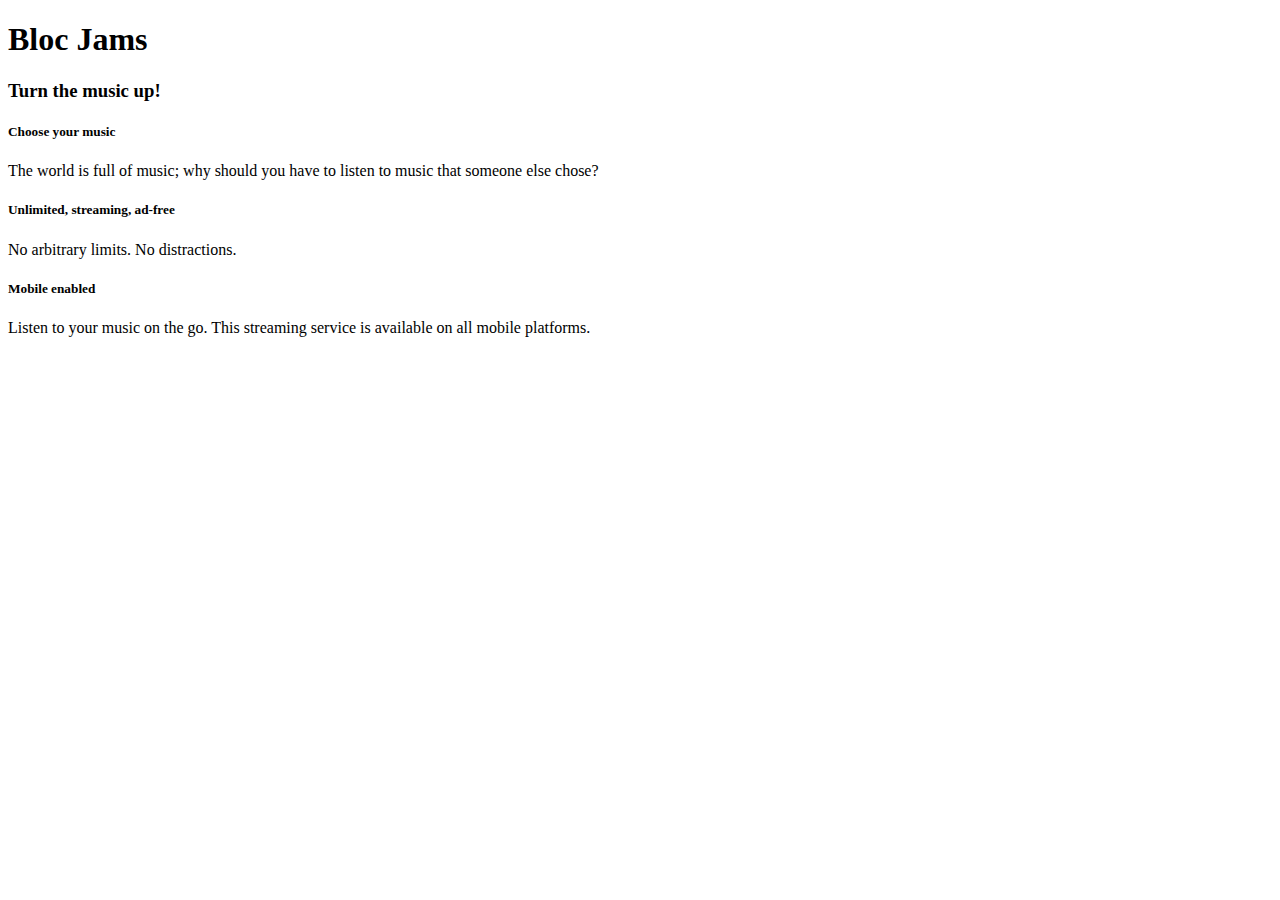
==== index.html @ c4d2c6eb "Adds basic styling to index" ====
<!DOCTYPE html>
 <html>
     <head>
         <title>Bloc Jams</title>
     </head>
     <body>
         <div> <!-- navigation bar -->
         </div>
         <div> <!-- hero content -->
              <h1>Bloc Jams</h1>
              <h3>Turn the music up!</h3>
         </div>
         <div> <!-- selling points -->
             <div>
                 <h5>Choose your music</h5>
                 <p>The world is full of music; why should you have to listen to music that someone else chose?</p>
             </div>
             <div>
                 <h5>Unlimited, streaming, ad-free</h5>
                 <p>No arbitrary limits. No distractions.</p>
             </div>
             <div>
                 <h5>Mobile enabled</h5>
                 <p>Listen to your music on the go. This streaming service is available on all mobile platforms.</p>
             </div>
         </div>

     </body>
 </html>
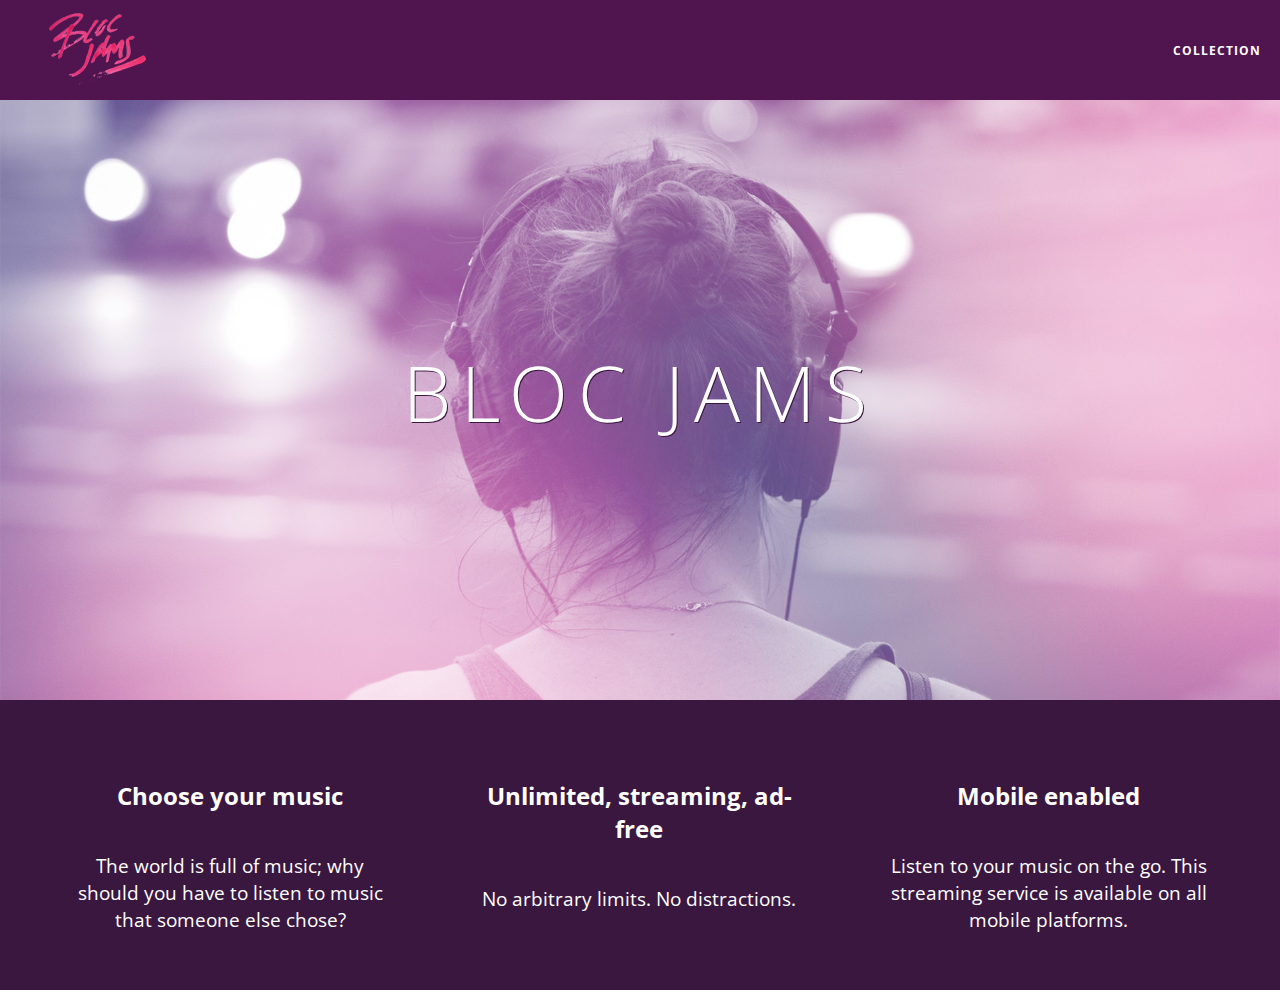
==== commit 205853f4: "Finishes 'Add A Collection View'" ====
--- a/index.html
+++ b/index.html
@@ -1,29 +1,42 @@
  <!DOCTYPE html>
  <html>
      <head>
-         <title>Bloc Jams</title>
+            <title>Bloc Jams</title>
+            <link rel="stylesheet" type="text/css" href="http://fonts.googleapis.com/css?family=Open+Sans:400,800,600,700,300">
+            <meta name="viewport" content="width=device-width, initial-scale=1">
+            <link rel="stylesheet" type="text/css" href="http://code.ionicframework.com/ionicons/2.0.1/css/ionicons.min.css">
+            <link rel="stylesheet" type="text/css" href="styles/normalize.css">
+            <link rel="stylesheet" type="text/css" href="styles/main.css">
+            <link rel="stylesheet" type="text/css" href="styles/landing.css">
      </head>
-     <body>
-         <div> <!-- navigation bar -->
+     <body class="landing">
+         <nav class="navbar"> <!-- navigation bar -->
+            <a href="index.html" class="logo">
+                <img src="assets/images/bloc_jams_logo.png" alt="bloc jams logo">
+            </a>
+            <div class="links-container">
+                <a href="collection.html" class="navbar-link">collection</a>
+            </div>
+         </nav>
+         <div class="hero-content"> <!-- hero content -->
+              <h1 class="hero-title">Bloc Jams</h1>
          </div>
-         <div> <!-- hero content -->
-              <h1>Bloc Jams</h1>
-              <h3>Turn the music up!</h3>
-         </div>
-         <div> <!-- selling points -->
-             <div>
-                 <h5>Choose your music</h5>
-                 <p>The world is full of music; why should you have to listen to music that someone else chose?</p>
+        <section class="selling-points container"> <!-- selling points -->
+             <div class="point column third">
+                 <span class="ion-music-note"></span>
+                 <h5 class="point-title">Choose your music</h5>
+                 <p class="point-description">The world is full of music; why should you have to listen to music that someone else chose?</p>
              </div>
-             <div>
-                 <h5>Unlimited, streaming, ad-free</h5>
-                 <p>No arbitrary limits. No distractions.</p>
+             <div class="point column third">
+                 <span class="ion-radio-waves"></span>
+                 <h5 class="point-title">Unlimited, streaming, ad-free</h5>
+                 <p class="point-description">No arbitrary limits. No distractions.</p>
              </div>
-             <div>
-                 <h5>Mobile enabled</h5>
-                 <p>Listen to your music on the go. This streaming service is available on all mobile platforms.</p>
-             </div>
-         </div>
-
+             <div class="point column third">
+                 <span class="ion-iphone"></span>
+                 <h5 class="point-title">Mobile enabled</h5>
+                 <p class="point-description">Listen to your music on the go. This streaming service is available on all mobile platforms.</p>
+            </div>
+         </section>
      </body>
  </html>--- a/styles/main.css
+++ b/styles/main.css
@@ -0,0 +1,90 @@
+ html {
+     height: 100%; /* makes sure our HTML takes up 100% of the browser window */
+ }
+ 
+ body {
+     font-family: 'Open Sans'; /* sets our font to the "Open Sans" typeface */
+     color: white; /* sets the text color to white */
+     min-height: 100%; /* says the height of the body must be, at minimum, 100% of the window */
+ }
+
+ .container {
+     margin: 0 auto;
+     max-width: 64rem;
+ }
+ 
+ 
+ /* Medium and small screens (640px) */
+ @media (min-width: 40rem) {
+      html { font-size: 112%; }
+     
+      
+     .column {
+         float: left;
+         padding-left: 1rem;
+         padding-right: 1rem;
+     }
+     .column.full { width: 100%; }
+     .column.two-thirds { width: 66.7%; }
+     .column.half { width: 50%; }
+     .column.third { width: 33.3%; }
+     .column.fourth { width: 25%; }
+     .column.flow-opposite { float: right; }  
+     
+ }
+ 
+ /* Large screens (1024px) */
+ @media (min-width: 64rem) {
+      html { font-size: 120%; }
+ }
+
+ .navbar {
+     position: relative;
+     padding: 0.5rem;
+     background-color: rgba(101,18,95,0.5);
+      z-index: 1;
+ }
+ 
+ .navbar .logo {
+     position: relative; /* positioning will be explained in a resource */
+     left: 2rem;
+     cursor: pointer; 
+ }
+
+.navbar .links-container{
+    display: table;
+     position: absolute;
+     top: 0;
+     right: 0;
+     height: 100px;
+     color: white;
+     text-decoration: none;
+}
+
+
+.links-container .navbar-link {
+     display: table-cell;
+     position: relative;
+     height: 100%;
+    padding-left: 1rem;
+     padding-right: 1rem;
+     /* #4 */
+     vertical-align: middle;
+     color: white;
+     font-size: 0.625rem;
+     letter-spacing: 0.05rem;
+     font-weight: 700;
+     text-transform: uppercase;
+     /* #3 */
+     text-decoration: none;
+     cursor: pointer;
+ }
+
+ .links-container .navbar-link:hover {
+     color: rgb(233,50,117);
+ }
+
+ .links-container .navbar-link:active {
+     color: rgb(233,50,117);
+     background-color: white;
+ }--- a/styles/landing.css
+++ b/styles/landing.css
@@ -0,0 +1,60 @@
+body.landing {
+     background-color: rgb(58,23,63); /* sets the background color to an RGB value (see below) */
+ }
+
+
+
+
+.hero-content {
+     position: relative; /* positioning will be explained in a resource */
+     min-height: 600px; /* hero content element must be _at least_ 600 pixels */
+     background-image: url(../assets/images/bloc_jams_bg.jpg);
+     background-repeat: no-repeat;
+     background-position: center center;
+     background-size: cover;
+}
+
+ .hero-content .hero-title {
+     position: absolute;             /* positioning will be explained in a resource */
+     top: 40%;                       /* positioning will be explained in a resource */
+     -webkit-transform: translateY(-50%);
+     -moz-transform: translateY(-50%);
+     -ms-transform: translateY(-50%);
+     transform: translateY(-50%);
+     width: 100%;                    /* makes sure the title inhabits the full width of its container */
+     text-align: center;             /* aligns text in the horizontal center of the element */
+     font-size: 4rem;                /* specifies the size of the font in root em units */
+     font-weight: 300;               /* makes the font thinner or lighter weight */
+     text-transform: uppercase;      /* transforms the text to be all uppercase lettering */
+     letter-spacing: 0.5rem;         /* puts 0.5 root ems worth of space between each letter */
+     text-shadow: 1px 1px 0px rgb(58,23,63); /* creates a shadow underneath the text for readability over the image */
+ }
+
+ .selling-points {
+     position: relative;
+     -webkit-box-sizing: border-box;
+     -moz-box-sizing: border-box;
+ }
+ 
+ .point {;
+     position: relative;
+     padding: 2rem;
+     text-align: center;
+ }
+ 
+ .point .point-title {
+     font-size: 1.25rem;
+ }
+ 
+ .ion-music-note,
+ .ion-radio-waves,
+ .ion-iphone {
+     color: rgb(233,50,117);
+     font-size: 5rem;
+ }
+
+ *, *:before, *:after {
+     -moz-box-sizing: border-box;
+     -webkit-box-sizing: border-box;
+     box-sizing: border-box;
+ }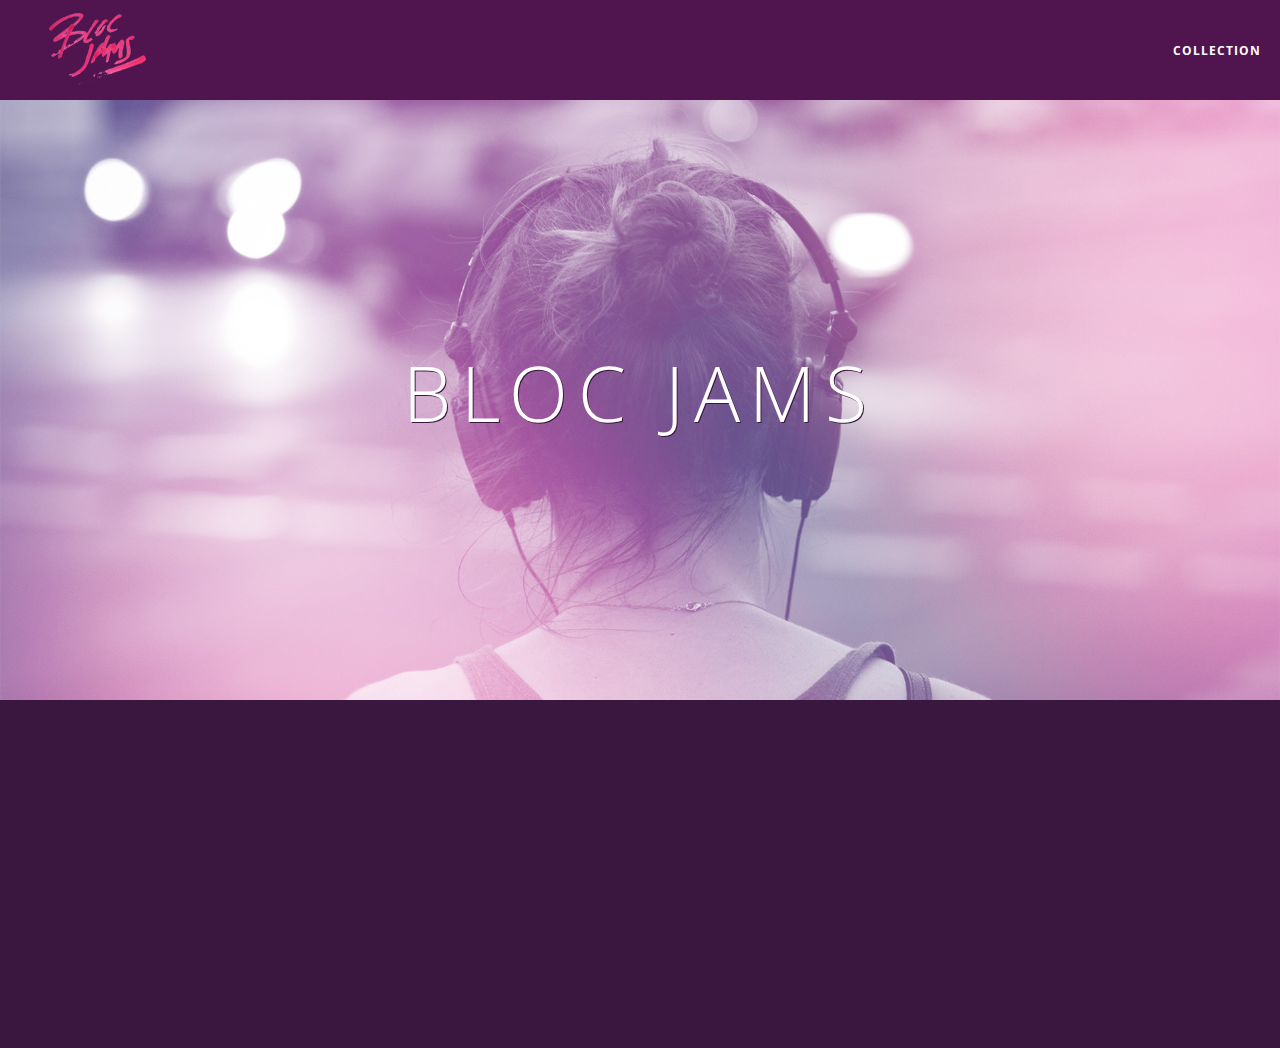
==== commit c2e7a6b6: "Finishes: Album Play Part-2" ====
--- a/index.html
+++ b/index.html
@@ -4,7 +4,6 @@
             <title>Bloc Jams</title>
             <link rel="stylesheet" type="text/css" href="http://fonts.googleapis.com/css?family=Open+Sans:400,800,600,700,300">
             <meta name="viewport" content="width=device-width, initial-scale=1">
-            <link rel="stylesheet" type="text/css" href="http://code.ionicframework.com/ionicons/2.0.1/css/ionicons.min.css">
             <link rel="stylesheet" type="text/css" href="styles/normalize.css">
             <link rel="stylesheet" type="text/css" href="styles/main.css">
             <link rel="stylesheet" type="text/css" href="styles/landing.css">
@@ -38,5 +37,10 @@
                  <p class="point-description">Listen to your music on the go. This streaming service is available on all mobile platforms.</p>
             </div>
          </section>
+         
+         <script src="scripts/utilities.js"></script>
+         <script src="scripts/landing.js"></script>
+         <link rel="stylesheet" type="text/css" href="http://code.ionicframework.com/ionicons/2.0.1/css/ionicons.min.css">
+
      </body>
  </html>--- a/styles/main.css
+++ b/styles/main.css
@@ -87,4 +87,8 @@
  .links-container .navbar-link:active {
      color: rgb(233,50,117);
      background-color: white;
+ }
+
+ .container.narrow {
+     max-width: 56rem;
  }--- a/styles/landing.css
+++ b/styles/landing.css
@@ -40,6 +40,16 @@
      position: relative;
      padding: 2rem;
      text-align: center;
+     opacity: 0;
+     -webkit-transform: scaleX(0.9) translateY(3rem);
+     -moz-transform: scaleX(0.9) translateY(3rem);
+     transform: scaleX(0.9) translateY(3rem);
+     -webkit-transition: all 1s ease-in-out;
+     -moz-transition: all 1s ease-in-out;
+     transition: all 1s ease-in-out;
+     -webkit-transition-delay:  .5s;
+     -moz-transition-delay:  .5s;
+     transition-delay: .51s;
  }
  
  .point .point-title {
